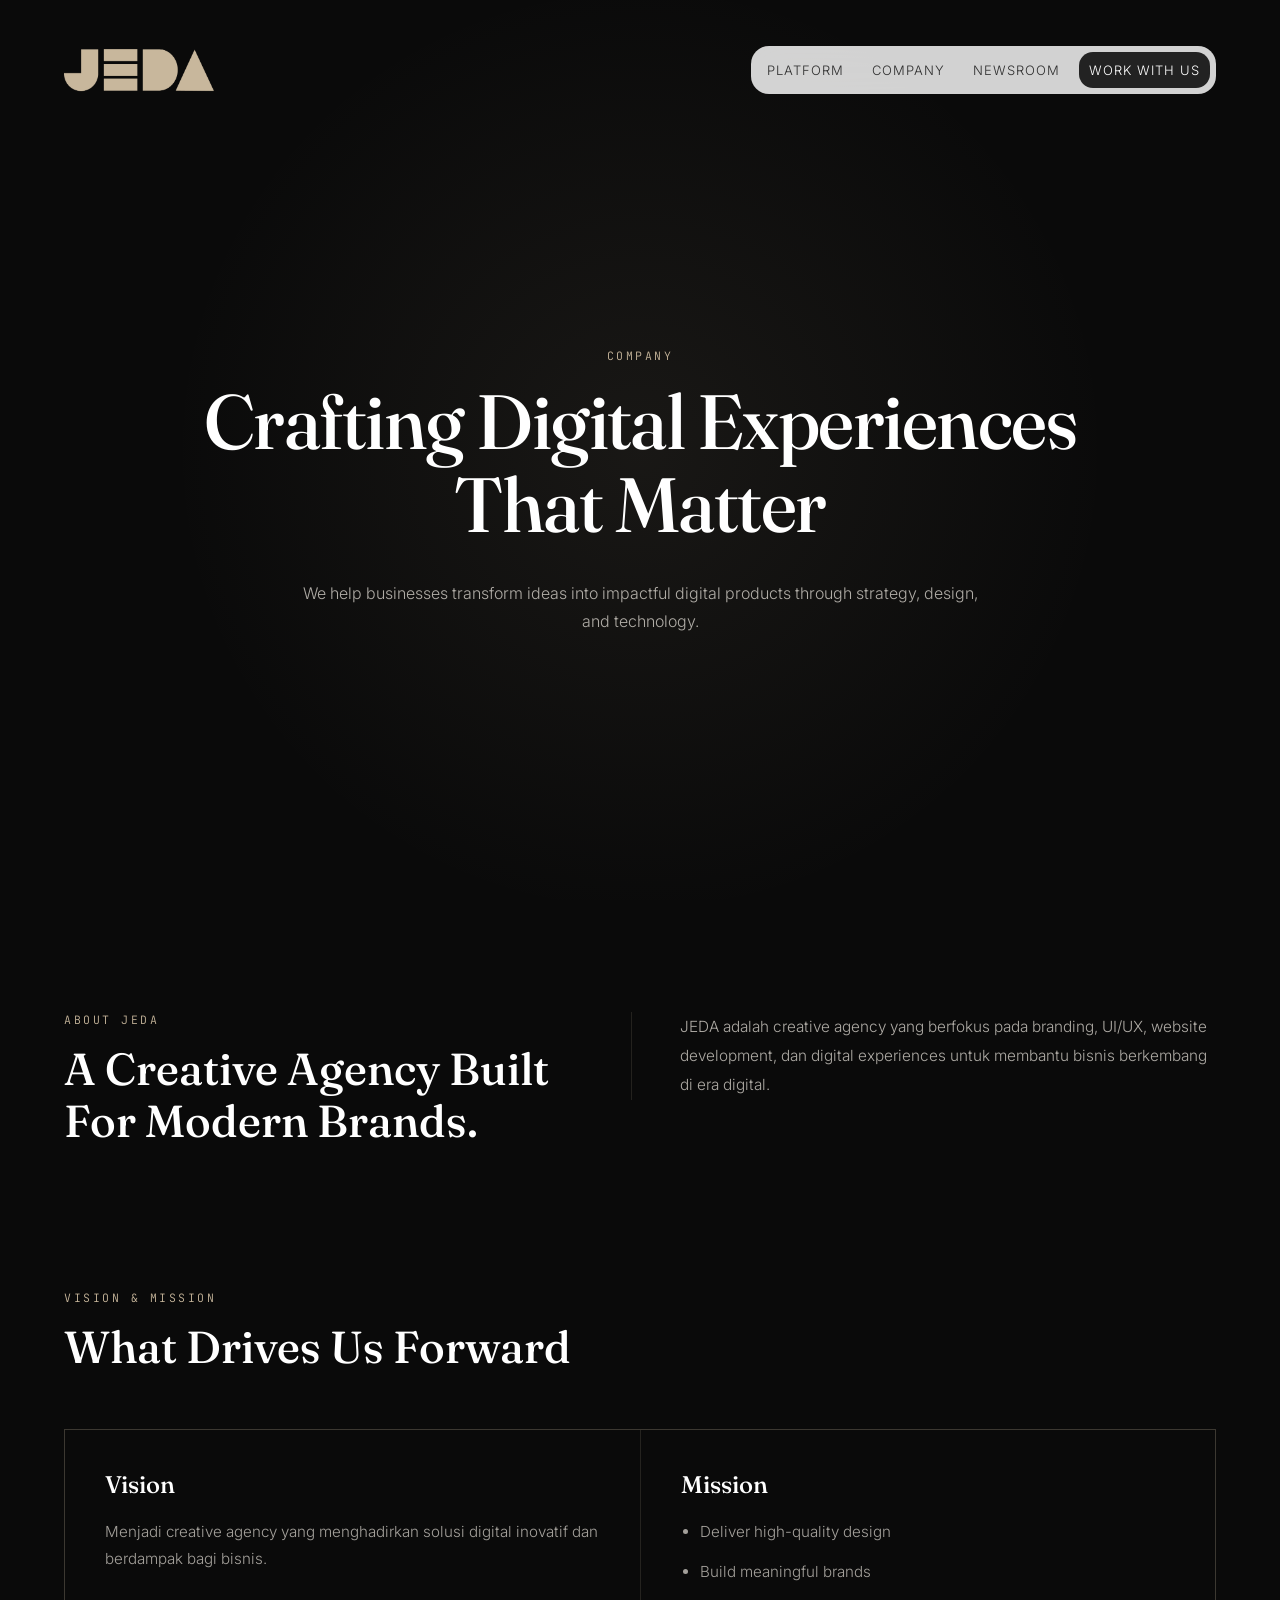
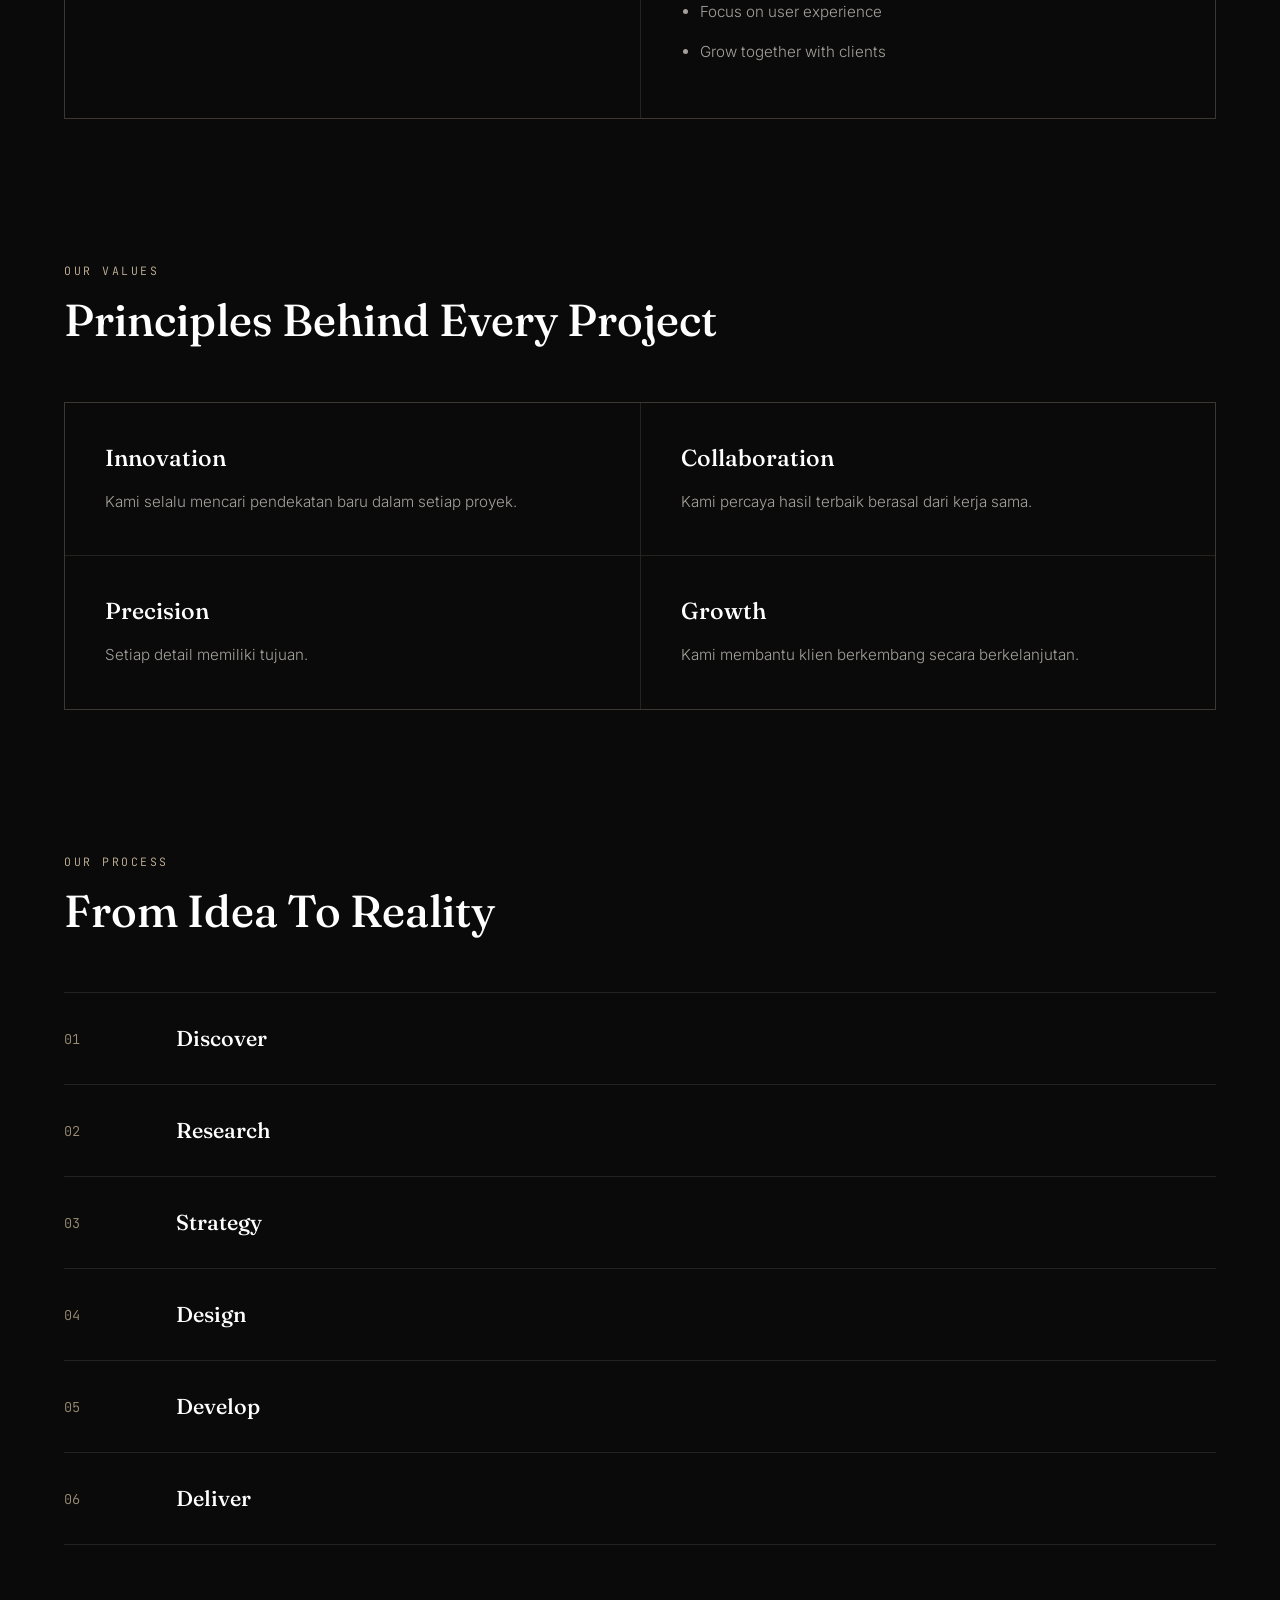
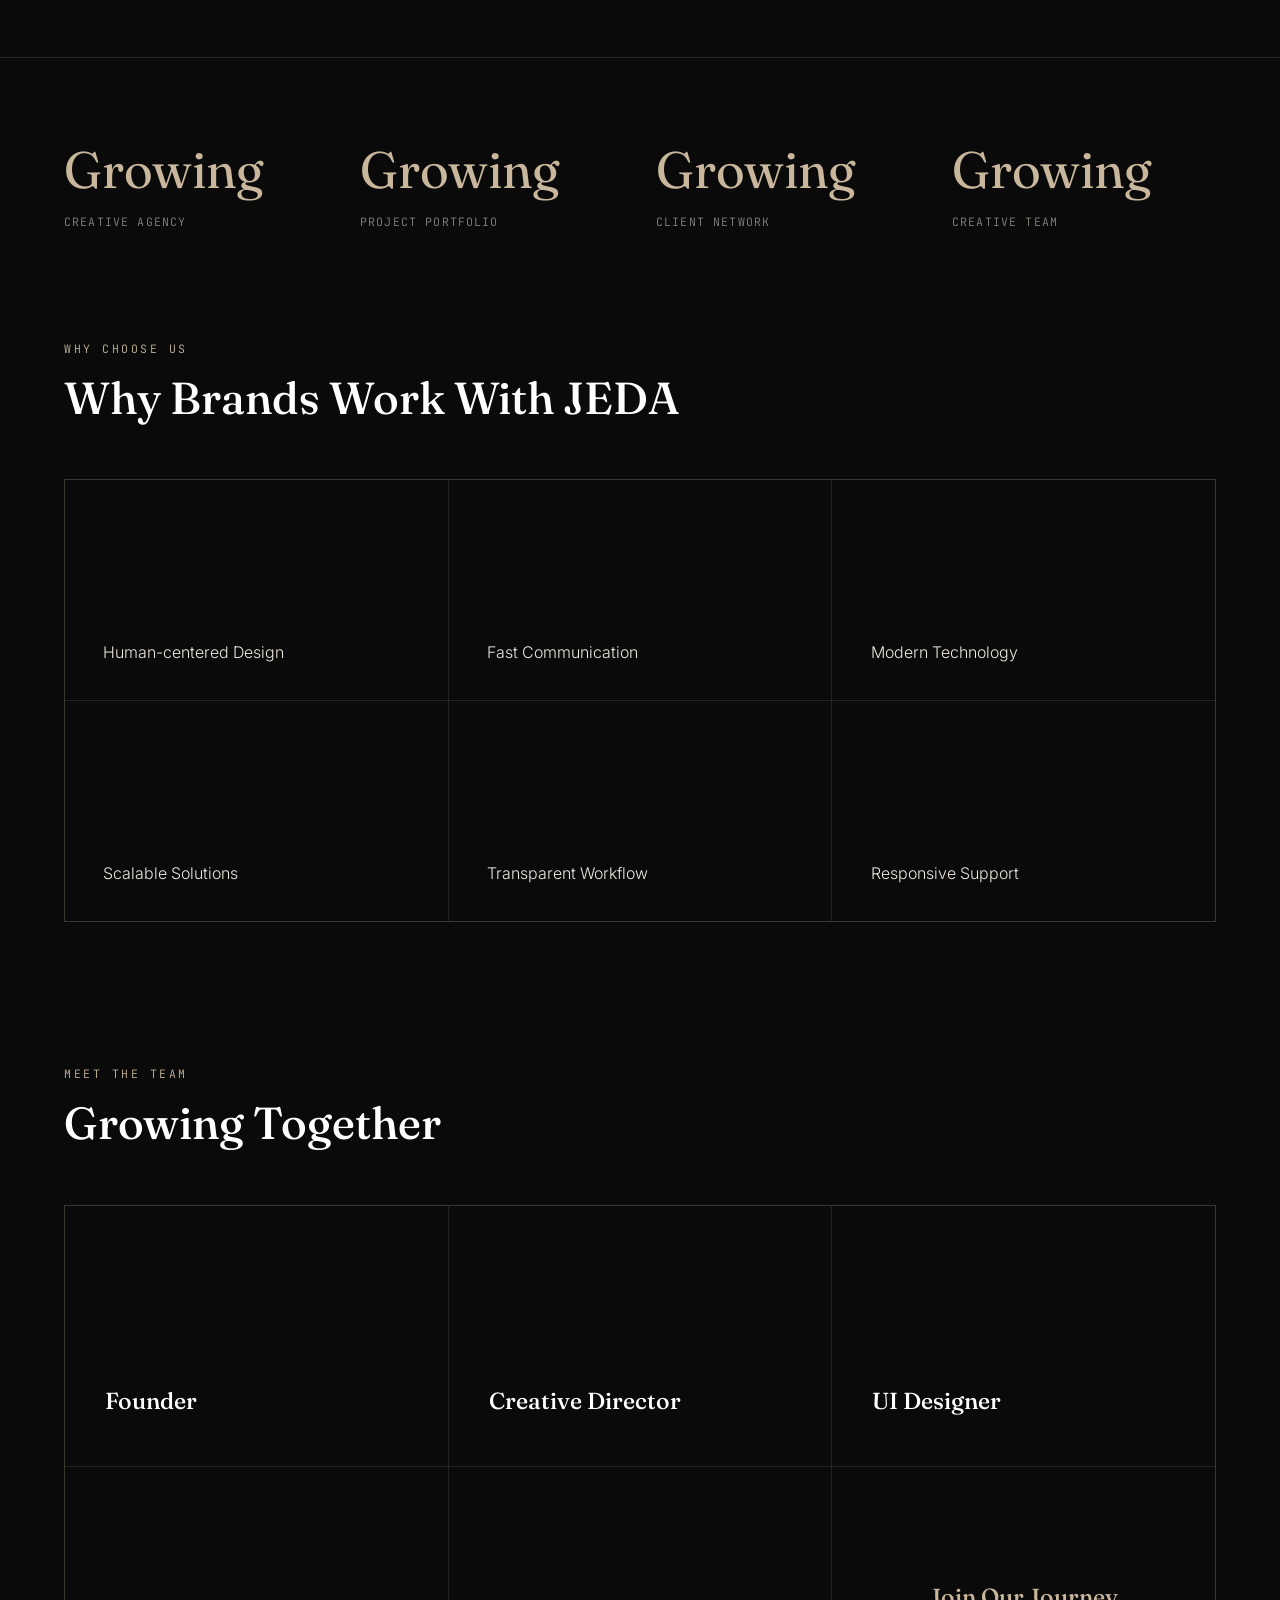
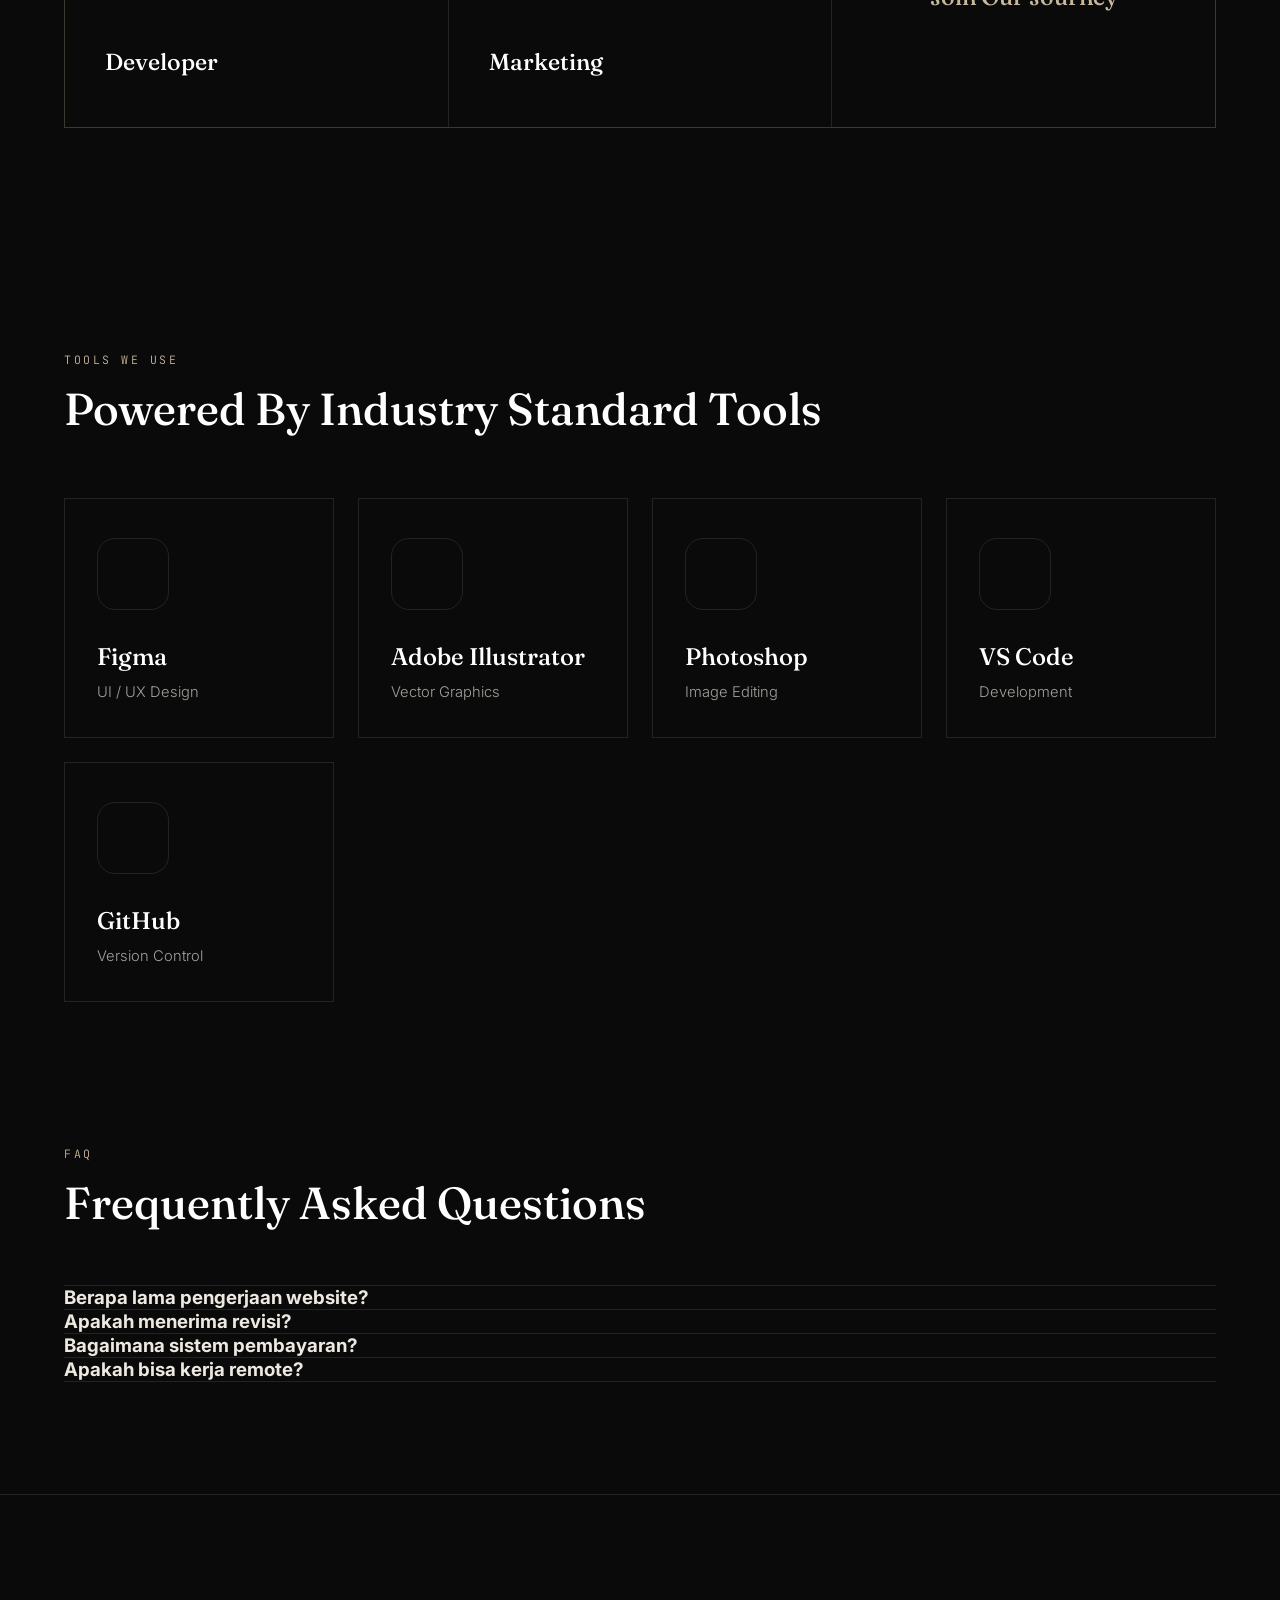
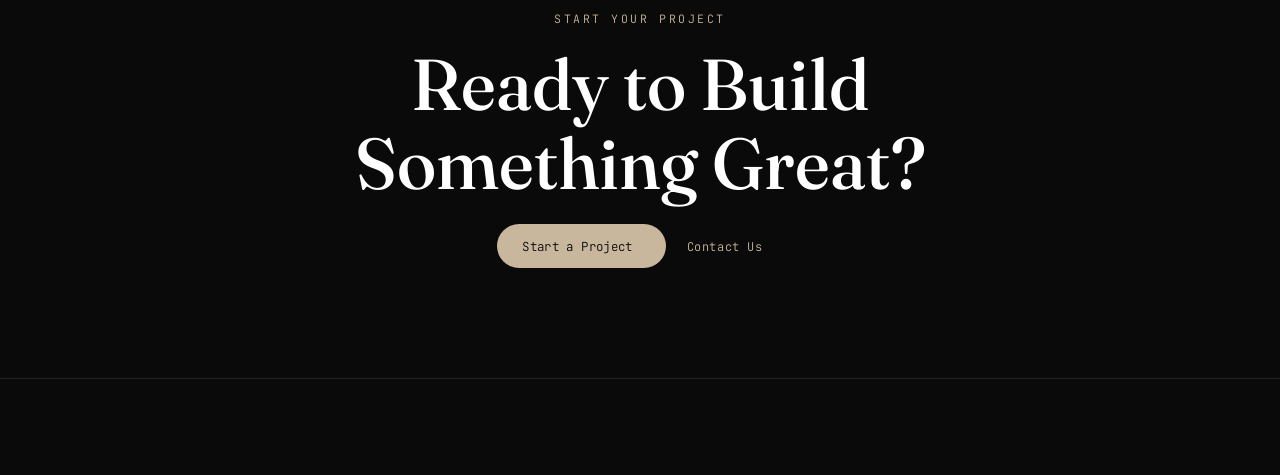
==== company.html @ c652c5da "perubahan format dan penambahan company" ====
<!DOCTYPE html>
<html lang="en">
<head>
    <meta charset="UTF-8">
    <meta name="viewport" content="width=device-width, initial-scale=1.0">

    <title>Company | JEDA Agency</title>

    <!-- Google Font -->
    <link rel="preconnect" href="https://fonts.googleapis.com">
    <link rel="preconnect" href="https://fonts.gstatic.com" crossorigin>

    <link href="https://fonts.googleapis.com/css2?family=Fraunces:wght@300;400;500;600&family=Inter:wght@300;400;500;600&family=JetBrains+Mono:wght@400;500&display=swap" rel="stylesheet">

    <link rel="stylesheet" href="css/style.css">
    <link rel="stylesheet" href="css/company.css">
</head>
<body>

<!-- ================= LOADER ================= -->

<div id="loader">
    <img src="assets/logo/logo-jeda.png" alt="">
</div>

<!-- ================= HEADER ================= -->

<header class="header">

    <div class="container">

        <a href="index.html" class="logo">
            <img src="assets/logo/logo-jeda.png" alt="">
        </a>

        <nav class="navbar">

            <ul>

                <li><a href="platform.html">Platform</a></li>

                <li><a href="company.html">Company</a></li>

                <li><a href="newsroom.html">Newsroom</a></li>

                <li>
                    <a href="#" class="btn-dark">
                        Work With Us
                    </a>
                </li>

            </ul>

        </nav>

    </div>

</header>

<!-- ====================================================== -->
<!-- HERO -->
<!-- ====================================================== -->

<section class="company-hero">

    <div class="company-hero-content">

        <span class="eyebrow">
            COMPANY
        </span>

        <h1>
            Crafting Digital Experiences That Matter
        </h1>

        <p>
            We help businesses transform ideas into impactful digital products through strategy, design, and technology.
        </p>

    </div>

</section>

<!-- ====================================================== -->
<!-- ABOUT -->
<!-- ====================================================== -->

<section class="about-company">

    <div class="section-title">

        <span>About JEDA</span>

        <h2>
            A Creative Agency Built For Modern Brands.
        </h2>

    </div>

    <div class="about-content">

        <p>

            JEDA adalah creative agency yang berfokus pada branding,
            UI/UX, website development, dan digital experiences
            untuk membantu bisnis berkembang di era digital.

        </p>

    </div>

</section>

<!-- ====================================================== -->
<!-- VISION MISSION -->
<!-- ====================================================== -->

<section class="vision-mission">

    <div class="section-title">

        <span>Vision & Mission</span>

        <h2>
            What Drives Us Forward
        </h2>

    </div>

    <div class="vm-grid">

        <div class="vm-card">

            <h3>Vision</h3>

            <p>

                Menjadi creative agency yang menghadirkan solusi digital inovatif
                dan berdampak bagi bisnis.

            </p>

        </div>

        <div class="vm-card">

            <h3>Mission</h3>

            <ul>

                <li>Deliver high-quality design</li>

                <li>Build meaningful brands</li>

                <li>Focus on user experience</li>

                <li>Grow together with clients</li>

            </ul>

        </div>

    </div>

</section>

<!-- ====================================================== -->
<!-- VALUES -->
<!-- ====================================================== -->

<section class="values">

    <div class="section-title">

        <span>Our Values</span>

        <h2>
            Principles Behind Every Project
        </h2>

    </div>

    <div class="values-grid">

        <div class="value-card">

            <h3>Innovation</h3>

            <p>
                Kami selalu mencari pendekatan baru dalam setiap proyek.
            </p>

        </div>

        <div class="value-card">

            <h3>Collaboration</h3>

            <p>
                Kami percaya hasil terbaik berasal dari kerja sama.
            </p>

        </div>

        <div class="value-card">

            <h3>Precision</h3>

            <p>
                Setiap detail memiliki tujuan.
            </p>

        </div>

        <div class="value-card">

            <h3>Growth</h3>

            <p>
                Kami membantu klien berkembang secara berkelanjutan.
            </p>

        </div>

    </div>

</section>

<!-- ====================================================== -->
<!-- PROCESS -->
<!-- ====================================================== -->

<section class="company-process">

    <div class="section-title">

        <span>Our Process</span>

        <h2>
            From Idea To Reality
        </h2>

    </div>

    <div class="timeline">

        <div class="step">

            <span>01</span>

            <h3>Discover</h3>

        </div>

        <div class="line"></div>

        <div class="step">

            <span>02</span>

            <h3>Research</h3>

        </div>

        <div class="line"></div>

        <div class="step">

            <span>03</span>

            <h3>Strategy</h3>

        </div>

        <div class="line"></div>

        <div class="step">

            <span>04</span>

            <h3>Design</h3>

        </div>

        <div class="line"></div>

        <div class="step">

            <span>05</span>

            <h3>Develop</h3>

        </div>

        <div class="line"></div>

        <div class="step">

            <span>06</span>

            <h3>Deliver</h3>

        </div>

    </div>

</section>

<!-- ====================================================== -->
<!-- NUMBERS -->
<!-- ====================================================== -->

<section class="numbers">

    <div class="number-card">

        <h2>Growing</h2>

        <span>Creative Agency</span>

    </div>

    <div class="number-card">

        <h2>Growing</h2>

        <span>Project Portfolio</span>

    </div>

    <div class="number-card">

        <h2>Growing</h2>

        <span>Client Network</span>

    </div>

    <div class="number-card">

        <h2>Growing</h2>

        <span>Creative Team</span>

    </div>

</section>

<!-- ====================================================== -->
<!-- WHY CHOOSE US -->
<!-- ====================================================== -->

<section class="why-us">

    <div class="section-title">

        <span>Why Choose Us</span>

        <h2>
            Why Brands Work With JEDA
        </h2>

    </div>

    <div class="why-grid">

        <div class="why-card">Human-centered Design</div>

        <div class="why-card">Fast Communication</div>

        <div class="why-card">Modern Technology</div>

        <div class="why-card">Scalable Solutions</div>

        <div class="why-card">Transparent Workflow</div>

        <div class="why-card">Responsive Support</div>

    </div>

</section>

<!-- ====================================================== -->
<!-- TEAM -->
<!-- ====================================================== -->

<section class="team">

    <div class="section-title">

        <span>Meet The Team</span>

        <h2>
            Growing Together
        </h2>

    </div>

    <div class="team-grid">

        <div class="team-card">

            <h3>Founder</h3>

        </div>

        <div class="team-card">

            <h3>Creative Director</h3>

        </div>

        <div class="team-card">

            <h3>UI Designer</h3>

        </div>

        <div class="team-card">

            <h3>Developer</h3>

        </div>

        <div class="team-card">

            <h3>Marketing</h3>

        </div>

        <div class="team-card join">

            <h3>Join Our Journey</h3>

        </div>

    </div>

</section>

<!-- ====================================================== -->
<!-- TOOLS -->
<!-- ====================================================== -->

<section class="tools">

    <div class="section-title">

        <span>Tools We Use</span>

        <h2>
            Powered By Industry Standard Tools
        </h2>

    </div>

<div class="tools-grid">

    <div class="tool-card">
        <span class="tool-icon"><i class="fa-brands fa-figma"></i></span>
        <h3>Figma</h3>
        <p>UI / UX Design</p>
    </div>

    <div class="tool-card">
        <span class="tool-icon"><i class="fa-solid fa-pen-ruler"></i></span>
        <h3>Adobe Illustrator</h3>
        <p>Vector Graphics</p>
    </div>

    <div class="tool-card">
        <span class="tool-icon"><i class="fa-solid fa-image"></i></span>
        <h3>Photoshop</h3>
        <p>Image Editing</p>
    </div>

    <div class="tool-card">
        <span class="tool-icon"><i class="fa-solid fa-code"></i></span>
        <h3>VS Code</h3>
        <p>Development</p>
    </div>

    <div class="tool-card">
        <span class="tool-icon"><i class="fa-brands fa-github"></i></span>
        <h3>GitHub</h3>
        <p>Version Control</p>
    </div>

    <div class="tool-card">
        <span class="tool-icon">&lt;/&gt;</span>
        <h3>HTML</h3>
        <p>Markup Language</p>
    </div>

    <div class="tool-card">
        <span class="tool-icon">{ }</span>
        <h3>CSS</h3>
        <p>Modern Styling</p>
    </div>

    <div class="tool-card">
        <span class="tool-icon">JS</span>
        <h3>JavaScript</h3>
        <p>Interactive Experience</p>
    </div>

</div>
</section>

<!-- ====================================================== -->
<!-- FAQ -->
<!-- ====================================================== -->

<section class="faq">

    <div class="section-title">

        <span>FAQ</span>

        <h2>
            Frequently Asked Questions
        </h2>

    </div>

    <div class="faq-list">

        <div class="faq-item">
            <h3>Berapa lama pengerjaan website?</h3>
        </div>

        <div class="faq-item">
            <h3>Apakah menerima revisi?</h3>
        </div>

        <div class="faq-item">
            <h3>Bagaimana sistem pembayaran?</h3>
        </div>

        <div class="faq-item">
            <h3>Apakah bisa kerja remote?</h3>
        </div>

    </div>

</section>

<!-- ====================================================== -->
<!-- CTA -->
<!-- ====================================================== -->

<section class="company-cta">

    <span class="eyebrow">
        START YOUR PROJECT
    </span>

    <h2>

        Ready to Build Something Great?

    </h2>

    <div class="cta-button">

        <a href="#" class="btn-solid">
            Start a Project
        </a>

        <a href="#" class="btn">
            Contact Us
        </a>

    </div>

</section>

<!-- ================= FOOTER ================= -->

<footer>

    <!-- Gunakan footer yang sama seperti index.html -->

</footer>

<script src="js/script.js"></script>
<script src="js/company.js"></script>

</body>
</html>
---- css/style.css ----
:root{
  --black:#0A0A0A;
  --black-soft:#131110;
  --black-card:#17140f;
  --white:#FFFFFF;
  --cream:#EDE8E0;
  --tan:#C8B79C;
  --tan-dim:#9c8d76;
  --line: rgba(200,183,156,0.14);
}
*{margin:0;padding:0;box-sizing:border-box;}
html{scroll-behavior:smooth;}
body{
  background:var(--black);
  color:var(--cream);
  font-family:'Inter',sans-serif;
  font-weight:300;
  overflow-x:hidden;
  cursor:default;
}
::selection{background:var(--tan);color:var(--black);}

#loader{
  position: fixed;
  inset: 0;
  background: #111;
  display: flex;
  justify-content: center;
  align-items: center;
  z-index: 99999;

  opacity: 1;
  visibility: visible;
  transition: opacity 0.6s ease, visibility 0.6s ease;
}

#loader.hide{
  opacity: 0;
  visibility: hidden;
  pointer-events: none;
}

#loader img{
  width: 140px;
  height: auto;
  animation: logoPulse 2s ease-in-out infinite;
}

.eyebrow{
  font-family:'JetBrains Mono',monospace;
  font-size:0.72rem;
  letter-spacing:0.22em;
  text-transform:uppercase;
  color:var(--tan);
}
em{
  font-family:'Fraunces',serif;
  font-style:italic;
  font-weight:400;
  color:var(--tan);
}
a{color:inherit;text-decoration:none;}
img,svg{display:block;}

/* grain overlay */
.grain{
  position:fixed;inset:0;
  z-index:200;
  pointer-events:none;
  opacity:0.05;
  mix-blend-mode:overlay;
}

/* NAV */
.header{
    width: 100%;
    height: 90px;
    display:flex;
    position:fixed;
    top:25px;
    left:0;
    right:0;
    justify-content:space-between;
    align-items:center;
    z-index:999;

    transition: all .3s ease;
}

.header.scrolled{
  background: rgba(15, 15, 15, 0.35);

  backdrop-filter: blur(20px);
  -webkit-backdrop-filter: blur(20px);

  border: 1px solid rgba(255, 255, 255, .08);

  box-shadow: 0 10px 40px rgba(0, 0, 0, .25);

  border-radius: 20px;
}

.container {
  width: 90%;
  max-width: 1500px;
  margin: auto;
  display: flex;
  justify-content: space-between;
  align-items: center;
}

.logo{

    display:flex;

    align-items:center;

    gap:12px;

    color:white;

    font-size:28px;

    font-weight:500;
} 

.logo img{
  width: 150px;
  height: auto;
  object-fit: contain;
  display: block;
}

.navbar{
    background:rgba(255,255,255,.82);
    backdrop-filter:blur(18px);
    border-radius:18px;
    padding:6px;
}

.navbar ul{
    display:flex;
    align-items:center;
    gap:8px;
    list-style:none;

}

.navbar a{

    display:block;

    padding:10px 10px;

    color:#2f2f2f;

    font-size:13px;

    text-transform:uppercase;

    letter-spacing:.08em;

    border-radius:14px;

    transition:.35s;

}

.navbar a:hover{

    background:rgba(0,0,0,.05);

}

.logo .mark{
  width:20px;height:20px;
  transition:transform 0.6s cubic-bezier(.2,.9,.2,1);
}
.logo:hover .mark{transform:rotate(135deg);}


.btn{
  font-family:'JetBrains Mono',monospace;
  font-size:0.75rem;
  letter-spacing:0.05em;
  color:var(--tan);
  padding:0.7rem 1.3rem;
  border-radius:100px;
  transition:all 0.35s ease;
  white-space:nowrap;
  display:inline-block;
}
.btn:hover{
  background:var(--tan);
  color:var(--black);
  border-color:var(--tan);
}
.menu-toggle{display:none;}

.btn-dark{

    background:#222;

    color:white !important;

    padding:10px 20px;

}

.btn-dark:hover{

    background:#000;

}

/* HERO */
.hero{
  position:relative;
  min-height:100vh;
  display:flex;
  flex-direction:column;
  justify-content:center;
  padding:10rem clamp(1.5rem,5vw,4rem) 4rem;
  overflow:hidden;
}
.spotlight{
  position:absolute;inset:0;
  pointer-events:none;
  background:radial-gradient(600px circle at var(--x,50%) var(--y,30%), rgba(200,183,156,0.10), transparent 60%);
  transition:background 0.15s ease-out;
  z-index:0;
}
.hero-inner{position:relative;z-index:1;max-width:1200px;}
.hero h1{
  font-family:'Fraunces',serif;
  font-weight:500;
  font-size:clamp(2.6rem,6.6vw,5.6rem);
  line-height:1.06;
  color:var(--white);
  max-width:16ch;
  letter-spacing:-0.01em;
  margin-top:1.4rem;
}
.hero-sub{
  display:flex;
  justify-content:space-between;
  align-items:flex-end;
  gap:3rem;
  margin-top:2.6rem;
  max-width:1200px;
  flex-wrap:wrap;
}
.hero-sub p{
  max-width:34ch;
  font-size:1rem;
  line-height:1.7;
  color:var(--cream);
  opacity:0.75;
}
.hero-cta{
  display:flex;gap:1rem;flex-shrink:0;
  align-items:center;
}

.btn-solid{
  font-family:'JetBrains Mono',monospace;
  font-size:0.78rem;
  background:var(--tan);
  color:var(--black);
  padding:0.85rem 1.6rem;
  border-radius:100px;
  letter-spacing:0.03em;
  transition:transform 0.3s ease, background 0.3s ease;
}
.btn-solid:hover{transform:translateY(-2px);background:var(--white);}
.scroll-cue{
  position:absolute;
  bottom:2.4rem;left:clamp(1.5rem,5vw,4rem);
  display:flex;align-items:center;gap:0.6rem;
  font-family:'JetBrains Mono',monospace;
  font-size:0.68rem;
  letter-spacing:0.15em;
  color:var(--tan-dim);
  z-index:1;
}
.scroll-cue .bar{
  width:1px;height:32px;
  background:linear-gradient(to bottom, var(--tan), transparent);
  animation:pulse 2s ease-in-out infinite;
}
@keyframes pulse{0%,100%{opacity:0.3;}50%{opacity:1;}}

/* MARQUEE */
.marquee-strip{
  border-top:1px solid var(--line);
  border-bottom:1px solid var(--line);
  padding:1.1rem 0;
  overflow:hidden;
  white-space:nowrap;
  background:var(--black-soft);
}
.marquee-track{
  display:inline-flex;
  animation:scroll 32s linear infinite;
}
.marquee-track span{
  font-family:'JetBrains Mono',monospace;
  font-size:0.82rem;
  letter-spacing:0.1em;
  color:var(--tan-dim);
  padding:0 2rem;
  display:flex;align-items:center;gap:2rem;
}
.marquee-track span::after{content:'✳';color:var(--tan);margin-left:2rem;}
@keyframes scroll{
  from{transform:translateX(0);}
  to{transform:translateX(-50%);}
}

/* SECTION SHELL */
section{
  padding:7rem clamp(1.5rem,5vw,4rem);
  max-width:1400px;
  margin:0 auto;
}
.section-head{
  display:flex;
  justify-content:space-between;
  align-items:flex-end;
  gap:2rem;
  margin-bottom:3.6rem;
  flex-wrap:wrap;
  border-bottom:1px solid var(--line);
  padding-bottom:1.8rem;
}
.section-head h2{
  font-family:'Fraunces',serif;
  font-weight:500;
  font-size:clamp(1.9rem,3.4vw,2.8rem);
  color:var(--white);
}
.section-head p{
  max-width:34ch;
  font-size:0.92rem;
  line-height:1.6;
  opacity:0.65;
}

/* SERVICES */
.services-grid{
  display:grid;
  grid-template-columns:repeat(4,1fr);
  gap:1px;
  background:var(--line);
  border:1px solid var(--line);
}
.service-card{
  background:var(--black);
  padding:2.4rem 2rem;
  transition:background 0.4s ease;
  position:relative;
}
.service-card:hover{background:var(--black-card);}
.service-letter{
  font-family:'Fraunces',serif;
  font-style:italic;
  font-size:2.2rem;
  color:var(--tan-dim);
  margin-bottom:1.6rem;
  display:block;
}
.service-card h3{
  font-family:'Fraunces',serif;
  font-weight:500;
  font-size:1.2rem;
  color:var(--white);
  margin-bottom:0.8rem;
}
.service-card p{
  font-size:0.88rem;
  line-height:1.65;
  opacity:0.62;
}

/* WORK */
.work-grid{
  display:grid;
  grid-template-columns:repeat(2,1fr);
  gap:1.6px;
}
.work-card{
  position:relative;
  aspect-ratio:4/3;
  overflow:hidden;
  background:var(--black-card);
  display:flex;
  align-items:flex-end;
  padding:1.8rem;
  isolation:isolate;
}
.work-card .tex{
  position:absolute;inset:0;
  background:
    radial-gradient(circle at 30% 20%, rgba(200,183,156,0.16), transparent 55%),
    linear-gradient(135deg, #1b1712, #0c0b09);
  transition:transform 0.7s cubic-bezier(.2,.9,.2,1);
  z-index:-1;
}
.work-card:hover .tex{transform:scale(1.06);}
.work-card .glyph{
  position:absolute;
  top:1.6rem;right:1.8rem;
  font-family:'Fraunces',serif;
  font-style:italic;
  font-size:4.2rem;
  color:rgba(200,183,156,0.14);
  z-index:-1;
}
.work-meta{
  display:flex;
  justify-content:space-between;
  align-items:flex-end;
  width:100%;
}
.work-meta h3{
  font-family:'Fraunces',serif;
  font-weight:500;
  font-size:1.3rem;
  color:var(--white);
}
.work-meta span{
  font-family:'JetBrains Mono',monospace;
  font-size:0.7rem;
  color:var(--tan);
  letter-spacing:0.05em;
}

/* PROCESS */
.process-list{
  display:flex;
  flex-direction:column;
}
.process-row{
  display:grid;
  grid-template-columns:80px 1fr 1.6fr;
  gap:2rem;
  align-items:center;
  padding:2rem 0;
  border-bottom:1px solid var(--line);
  transition:padding-left 0.4s ease;
}
.process-row:hover{padding-left:0.8rem;}
.process-row:first-child{border-top:1px solid var(--line);}
.process-num{
  font-family:'JetBrains Mono',monospace;
  color:var(--tan-dim);
  font-size:0.85rem;
}
.process-row h3{
  font-family:'Fraunces',serif;
  font-weight:500;
  font-size:1.3rem;
  color:var(--white);
}
.process-row p{
  font-size:0.9rem;
  line-height:1.6;
  opacity:0.62;
  max-width:48ch;
}

/* STATS */
.stats{
  display:grid;
  grid-template-columns:repeat(4,1fr);
  gap:2rem;
  padding-top:5rem;
  padding-bottom:5rem;
  border-top:1px solid var(--line);
}
.stat h4{
  font-family:'Fraunces',serif;
  font-size:clamp(2.2rem,4vw,3.2rem);
  color:var(--tan);
  font-weight:400;
}
.stat span{
  font-family:'JetBrains Mono',monospace;
  font-size:0.72rem;
  letter-spacing:0.1em;
  text-transform:uppercase;
  opacity:0.55;
}

/* QUOTE */
.quote{
  text-align:center;
  padding:6rem clamp(1.5rem,5vw,4rem);
}
.quote blockquote{
  font-family:'Fraunces',serif;
  font-style:italic;
  font-weight:400;
  font-size:clamp(1.6rem,3.4vw,2.6rem);
  line-height:1.4;
  color:var(--white);
  max-width:22ch;
  margin:0 auto 1.6rem;
}
.quote cite{
  font-family:'JetBrains Mono',monospace;
  font-style:normal;
  font-size:0.75rem;
  letter-spacing:0.1em;
  color:var(--tan-dim);
}

/* CTA FOOTER */
.cta-block{
  text-align:center;
  padding:7rem clamp(1.5rem,5vw,4rem);
  border-top:1px solid var(--line);
  border-bottom:1px solid var(--line);
}
.cta-block h2{
  font-family:'Fraunces',serif;
  font-weight:500;
  font-size:clamp(2.4rem,6vw,4.6rem);
  color:var(--white);
  line-height:1.1;
  max-width:16ch;
  margin:1rem auto 2.4rem;
}

footer{
  padding:3.5rem clamp(1.5rem,5vw,4rem) 2.5rem;
  display:flex;
  justify-content:space-between;
  align-items:flex-start;
  flex-wrap:wrap;
  gap:2rem;
}
.footer-col h5{
  font-family:'JetBrains Mono',monospace;
  font-size:0.68rem;
  letter-spacing:0.15em;
  text-transform:uppercase;
  color:var(--tan-dim);
  margin-bottom:1rem;
}
.footer-col p, .footer-col a{
  font-size:0.9rem;
  opacity:0.75;
  display:block;
  margin-bottom:0.4rem;
}
.footer-col a:hover{opacity:1;color:var(--tan);}
.footer-bottom{
  width:100%;
  display:flex;
  justify-content:space-between;
  padding-top:2.4rem;
  margin-top:1rem;
  border-top:1px solid var(--line);
  font-size:0.75rem;
  opacity:0.45;
  flex-wrap:wrap;
  gap:1rem;
}

@media (max-width:900px){
  .services-grid{grid-template-columns:repeat(2,1fr);}
  .work-grid{grid-template-columns:1fr;}
  .stats{grid-template-columns:repeat(2,1fr);row-gap:2.4rem;}
  .process-row{grid-template-columns:50px 1fr;}
  .process-row p{grid-column:1/-1;}
}
@media (max-width:700px){
  nav ul{display:none;}
  .services-grid{grid-template-columns:1fr;}
  .hero-sub{flex-direction:column;align-items:flex-start;}
}

@media (prefers-reduced-motion: reduce){
  *{animation:none !important; transition:none !important;}
}

@keyframes logoPulse{
  0%{
    opacity: 0.4;
    transform: scale(0.98);
  }

  50%{
    opacity: 1;
    transform: scale(1);
  }

  100%{
    opacity:0.4;
    transform:scale(0.98);
  }
}

:focus-visible{
  outline:2px solid var(--tan);
  outline-offset:3px;
}
---- css/company.css ----
/* =======================================================
   COMPANY PAGE
   Design System mengikuti style.css
======================================================= */


/* =======================================================
   HERO
======================================================= */

.company-hero{
    position:relative;
    min-height:100vh;
    display:flex;
    align-items:center;
    justify-content:center;
    text-align:center;
    padding:10rem clamp(1.5rem,5vw,4rem) 5rem;
    overflow:hidden;
}

.company-hero::before{
    content:"";
    position:absolute;
    inset:0;
    background:
        radial-gradient(circle at center,
        rgba(200,183,156,.08),
        transparent 60%);
    pointer-events:none;
}

.company-hero-content{
    position:relative;
    z-index:2;
    max-width:900px;
}

.company-hero .eyebrow{
    margin-bottom:18px;
    display:inline-block;
}

.company-hero h1{

    font-family:'Fraunces',serif;
    font-weight:500;
    font-size:clamp(2.8rem,6vw,5.5rem);
    line-height:1.08;
    color:var(--white);
    letter-spacing:-0.02em;
}

.company-hero p{

    margin:2rem auto 0;
    max-width:700px;
    color:var(--cream);
    opacity:.72;
    font-size:1rem;
    line-height:1.8;

}


/* =======================================================
   ABOUT
======================================================= */

.about-company{

    display:grid;
    grid-template-columns:1fr 1.2fr;
    gap:5rem;
    align-items:start;

}

.about-content{

    border-left:1px solid var(--line);
    padding-left:3rem;

}

.about-content p{

    color:var(--cream);
    opacity:.72;
    font-size:.96rem;
    line-height:1.9;
    margin-bottom:1.6rem;

}

.about-content p:last-child{

    margin-bottom:0;

}


/* =======================================================
   SECTION TITLE
======================================================= */

.section-title span{

    font-family:'JetBrains Mono',monospace;
    font-size:.72rem;
    letter-spacing:.22em;
    text-transform:uppercase;
    color:var(--tan);
    display:block;
    margin-bottom:1rem;

}

.section-title h2{

    font-family:'Fraunces',serif;
    font-weight:500;
    font-size:clamp(2rem,3.5vw,2.9rem);
    line-height:1.15;
    color:var(--white);

}


/* =======================================================
   VISION & MISSION
======================================================= */

.vision-mission{

    padding-top:2rem;

}

.vm-grid{

    margin-top:3.5rem;
    display:grid;
    grid-template-columns:repeat(2,1fr);
    gap:1px;
    background:var(--line);
    border:1px solid var(--line);

}

.vm-card{

    background:var(--black);
    padding:2.5rem;
    transition:.35s ease;

}

.vm-card:hover{

    background:var(--black-card);

}

.vm-card h3{

    font-family:'Fraunces',serif;
    font-weight:500;
    font-size:1.5rem;
    color:var(--white);
    margin-bottom:1.2rem;

}

.vm-card p{

    color:var(--cream);
    opacity:.68;
    line-height:1.8;
    font-size:.95rem;

}

.vm-card ul{

    margin-top:1rem;
    padding-left:1.2rem;

}

.vm-card li{

    margin:.8rem 0;
    color:var(--cream);
    opacity:.68;
    line-height:1.8;
    font-size:.95rem;

}


/* =======================================================
   VALUES
======================================================= */

.values{

    padding-top:2rem;

}

.values-grid{

    margin-top:3.5rem;

    display:grid;
    grid-template-columns:repeat(2,1fr);

    gap:1px;

    background:var(--line);

    border:1px solid var(--line);

}

.value-card{

    background:var(--black);

    padding:2.5rem;

    transition:.35s ease;

}

.value-card:hover{

    background:var(--black-card);

}

.value-card h3{

    font-family:'Fraunces',serif;

    font-weight:500;

    font-size:1.45rem;

    color:var(--white);

    margin-bottom:1rem;

}

.value-card p{

    color:var(--cream);

    opacity:.68;

    line-height:1.8;

    font-size:.95rem;

}


/* =======================================================
   RESPONSIVE
======================================================= */

@media (max-width:900px){

    .about-company{

        grid-template-columns:1fr;
        gap:3rem;

    }

    .about-content{

        border-left:none;
        border-top:1px solid var(--line);
        padding-left:0;
        padding-top:2rem;

    }

    .vm-grid{

        grid-template-columns:1fr;

    }

    .values-grid{

        grid-template-columns:1fr;

    }

}

@media (max-width:700px){

    .company-hero{

        padding:9rem 1.5rem 4rem;

    }

    .company-hero h1{

        font-size:clamp(2.4rem,9vw,3.8rem);

    }

    .company-hero p{

        font-size:.95rem;

    }

    .vm-card,
    .value-card{

        padding:2rem;

    }

}

/* =======================================================
   PROCESS
======================================================= */

.company-process{
    padding-top:2rem;
}

.timeline{
    margin-top:3.5rem;
    display:flex;
    flex-direction:column;
    border-top:1px solid var(--line);
}

.step{
    display:grid;
    grid-template-columns:80px 1fr 1.6fr;
    gap:2rem;
    align-items:center;
    padding:2rem 0;
    border-bottom:1px solid var(--line);
    transition:padding-left .35s ease;
}

.step:hover{
    padding-left:.8rem;
}

.step span{
    font-family:'JetBrains Mono',monospace;
    font-size:.85rem;
    color:var(--tan-dim);
}

.step h3{
    font-family:'Fraunces',serif;
    font-weight:500;
    font-size:1.35rem;
    color:var(--white);
}

.step p{
    font-size:.92rem;
    line-height:1.7;
    color:var(--cream);
    opacity:.68;
}

.line{
    display:none;
}


/* =======================================================
   NUMBERS
======================================================= */

.numbers{

    display:grid;
    grid-template-columns:repeat(4,1fr);
    gap:2rem;

    padding-top:5rem;
    padding-bottom:5rem;

    border-top:1px solid var(--line);

}

.number-card{

    text-align:left;

}

.number-card h2{

    font-family:'Fraunces',serif;
    font-weight:400;
    font-size:clamp(2.3rem,4vw,3.2rem);

    color:var(--tan);

    margin-bottom:.8rem;

}

.number-card span{

    display:block;

    font-family:'JetBrains Mono',monospace;

    font-size:.72rem;

    letter-spacing:.1em;

    text-transform:uppercase;

    color:var(--cream);

    opacity:.55;

}


/* =======================================================
   WHY CHOOSE US
======================================================= */

.why-us{
    padding-top:2rem;
}

.why-grid{

    margin-top:3.5rem;

    display:grid;

    grid-template-columns:repeat(3,1fr);

    gap:1px;

    background:var(--line);

    border:1px solid var(--line);

}

.why-card{

    background:var(--black);

    padding:2.4rem;

    min-height:220px;

    display:flex;

    flex-direction:column;

    justify-content:flex-end;

    transition:.35s ease;

}

.why-card:hover{

    background:var(--black-card);

}

.why-card h3{

    font-family:'Fraunces',serif;

    font-weight:500;

    font-size:1.35rem;

    color:var(--white);

    margin-bottom:1rem;

}

.why-card p{

    color:var(--cream);

    opacity:.68;

    line-height:1.8;

    font-size:.92rem;

}


/* =======================================================
   TEAM
======================================================= */

.team{

    padding-top:2rem;

}

.team-grid{

    margin-top:3.5rem;

    display:grid;

    grid-template-columns:repeat(3,1fr);

    gap:1px;

    background:var(--line);

    border:1px solid var(--line);

}

.team-card{

    background:var(--black);

    padding:2.5rem;

    min-height:260px;

    display:flex;

    flex-direction:column;

    justify-content:flex-end;

    transition:.35s ease;

}

.team-card:hover{

    background:var(--black-card);

}

.team-card h3{

    font-family:'Fraunces',serif;

    font-weight:500;

    font-size:1.45rem;

    color:var(--white);

    margin-bottom:.7rem;

}

.team-card p{

    color:var(--cream);

    opacity:.68;

    line-height:1.7;

    font-size:.92rem;

}

.team-card.join{

    justify-content:center;

    align-items:center;

    text-align:center;

}

.team-card.join h3{

    color:var(--tan);

    margin-bottom:0;

}


/* =======================================================
   RESPONSIVE
======================================================= */

@media (max-width:900px){

    .step{

        grid-template-columns:60px 1fr;

    }

    .step p{

        grid-column:1/-1;

    }

    .numbers{

        grid-template-columns:repeat(2,1fr);

        row-gap:2.5rem;

    }

    .why-grid{

        grid-template-columns:1fr;

    }

    .team-grid{

        grid-template-columns:1fr;

    }

}

@media (max-width:700px){

    .step{

        grid-template-columns:1fr;

        gap:.8rem;

    }

    .step span{

        margin-bottom:.5rem;

    }

    .numbers{

        grid-template-columns:1fr;

    }

    .why-card,

    .team-card{

        padding:2rem;

    }

}
/* =======================================================
   TOOLS WE USE
======================================================= */

.tools{
    position:relative;
}

.tools-grid{

    margin-top:4rem;

    display:grid;

    grid-template-columns:repeat(auto-fit,minmax(240px,1fr));

    gap:1.5rem;

}

.tool-card{

    position:relative;

    background:var(--black);

    border:1px solid var(--line);

    min-height:240px;

    padding:2rem;

    display:flex;

    flex-direction:column;

    justify-content:flex-end;

    overflow:hidden;

    transition:
        transform .45s ease,
        border-color .45s ease,
        background .45s ease,
        box-shadow .45s ease;

}

.tool-card::before{

    content:"";

    position:absolute;

    width:220px;

    height:220px;

    border-radius:50%;

    top:-120px;

    right:-120px;

    background:radial-gradient(
        circle,
        rgba(200,183,156,.10),
        transparent 70%
    );

    opacity:0;

    transition:.45s;

}

.tool-card::after{

    content:"↗";

    position:absolute;

    top:28px;

    right:28px;

    font-size:1rem;

    color:var(--tan);

    opacity:0;

    transform:translate(-10px,10px);

    transition:.35s;

}

.tool-card:hover{

    transform:translateY(-10px);

    background:var(--black-card);

    border-color:rgba(200,183,156,.35);

    box-shadow:0 18px 40px rgba(0,0,0,.25);

}

.tool-card:hover::before{

    opacity:1;

}

.tool-card:hover::after{

    opacity:1;

    transform:none;

}

.tool-icon{

    width:72px;

    height:72px;

    display:flex;

    align-items:center;

    justify-content:center;

    margin-bottom:2rem;

    border:1px solid var(--line);

    border-radius:18px;

    color:var(--tan);

    font-size:2rem;

    transition:.45s;

}

.tool-card:hover .tool-icon{

    transform:scale(1.08) rotate(-6deg);

    border-color:rgba(200,183,156,.4);

    background:rgba(200,183,156,.05);

}

.tool-card h3{

    font-family:'Fraunces',serif;

    font-size:1.5rem;

    font-weight:500;

    color:var(--white);

    margin-bottom:.6rem;

}

.tool-card p{

    color:var(--cream);

    opacity:.68;

    line-height:1.7;

    font-size:.92rem;

}


/* reveal animation */

.tool-card{

    opacity:0;

    transform:translateY(40px);

}

.tool-card.show{

    opacity:1;

    transform:translateY(0);

}


/* responsive */

@media(max-width:900px){

    .tools-grid{

        grid-template-columns:repeat(2,1fr);

    }

}

@media(max-width:650px){

    .tools-grid{

        grid-template-columns:1fr;

    }

}

/* =======================================================
   FAQ
======================================================= */

.faq{

    padding-top:2rem;

}

.faq-list{

    margin-top:3.5rem;

    border-top:1px solid var(--line);

}

.faq-item{

    border-bottom:1px solid var(--line);

}

.faq-question{

    width:100%;

    display:flex;

    justify-content:space-between;

    align-items:center;

    padding:1.8rem 0;

    background:none;

    border:none;

    color:var(--white);

    cursor:pointer;

    font-family:'Fraunces',serif;

    font-size:1.3rem;

    text-align:left;

    transition:.3s;

}

.faq-question:hover{

    color:var(--tan);

}

.faq-question span{

    font-family:'JetBrains Mono',monospace;

    color:var(--tan);

    font-size:1.2rem;

}

.faq-answer{

    max-height:0;

    overflow:hidden;

    transition:max-height .4s ease;

}

.faq-answer p{

    padding:0 0 1.8rem;

    color:var(--cream);

    opacity:.7;

    line-height:1.8;

    max-width:70ch;

}


/* Active */

.faq-item.active .faq-answer{

    max-height:400px;

}

.faq-item.active .faq-question{

    color:var(--tan);

}


/* =======================================================
   START YOUR JOURNEY
======================================================= */

.company-cta{

    text-align:center;

    padding:7rem clamp(1.5rem,5vw,4rem);

    border-top:1px solid var(--line);

    border-bottom:1px solid var(--line);

}

.company-cta .eyebrow{

    display:inline-block;

    margin-bottom:1.2rem;

}

.company-cta h2{

    font-family:'Fraunces',serif;

    font-weight:500;

    font-size:clamp(2.5rem,6vw,4.5rem);

    color:var(--white);

    line-height:1.1;

    max-width:14ch;

    margin:0 auto 1.5rem;

}

.company-cta p{

    max-width:650px;

    margin:0 auto 2.5rem;

    color:var(--cream);

    opacity:.72;

    line-height:1.8;

}

.company-cta .cta-buttons{

    display:flex;

    justify-content:center;

    align-items:center;

    gap:1rem;

    flex-wrap:wrap;

}


/* =======================================================
   RESPONSIVE
======================================================= */

@media (max-width:900px){

    .tools-grid{

        grid-template-columns:repeat(2,1fr);

    }

}

@media (max-width:700px){

    .tools-grid{

        grid-template-columns:1fr;

    }

    .faq-question{

        font-size:1.1rem;

    }

    .company-cta{

        padding:5rem 1.5rem;

    }

    .company-cta h2{

        font-size:clamp(2.2rem,10vw,3.5rem);

    }

}
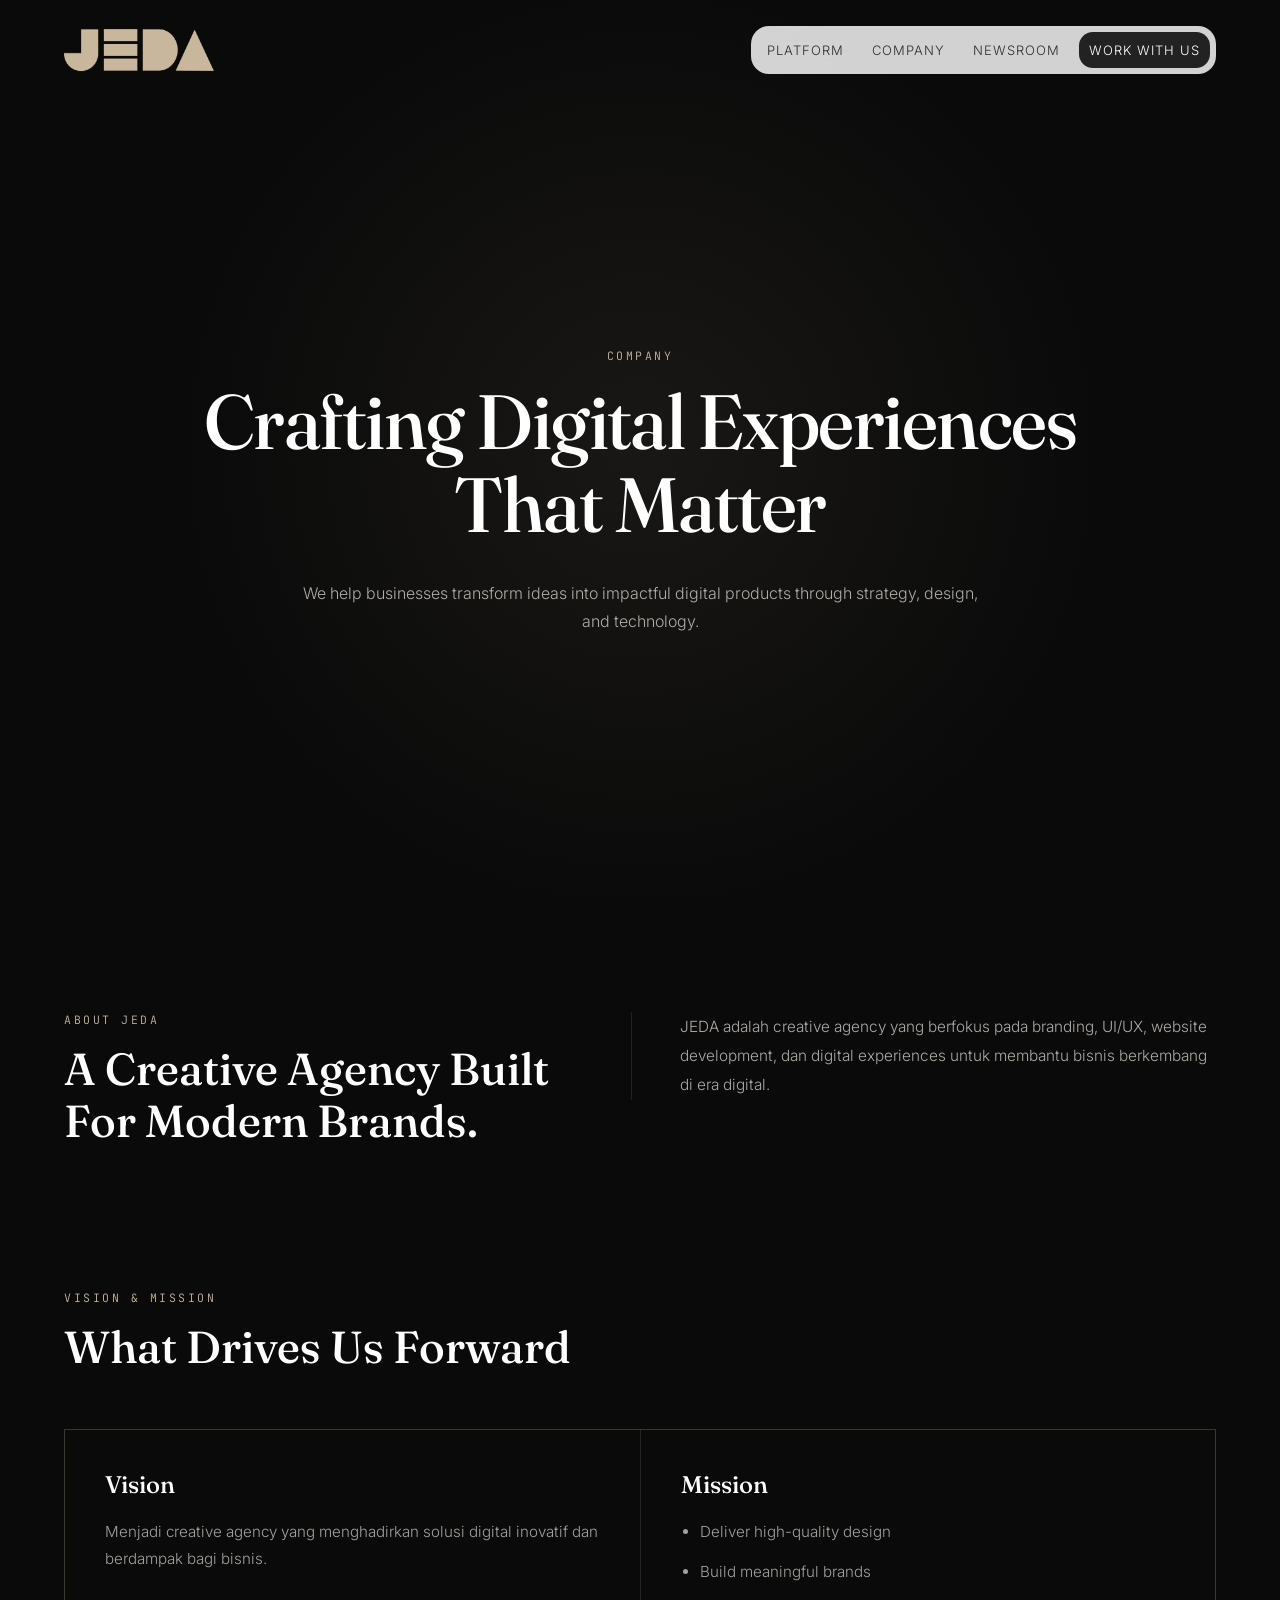
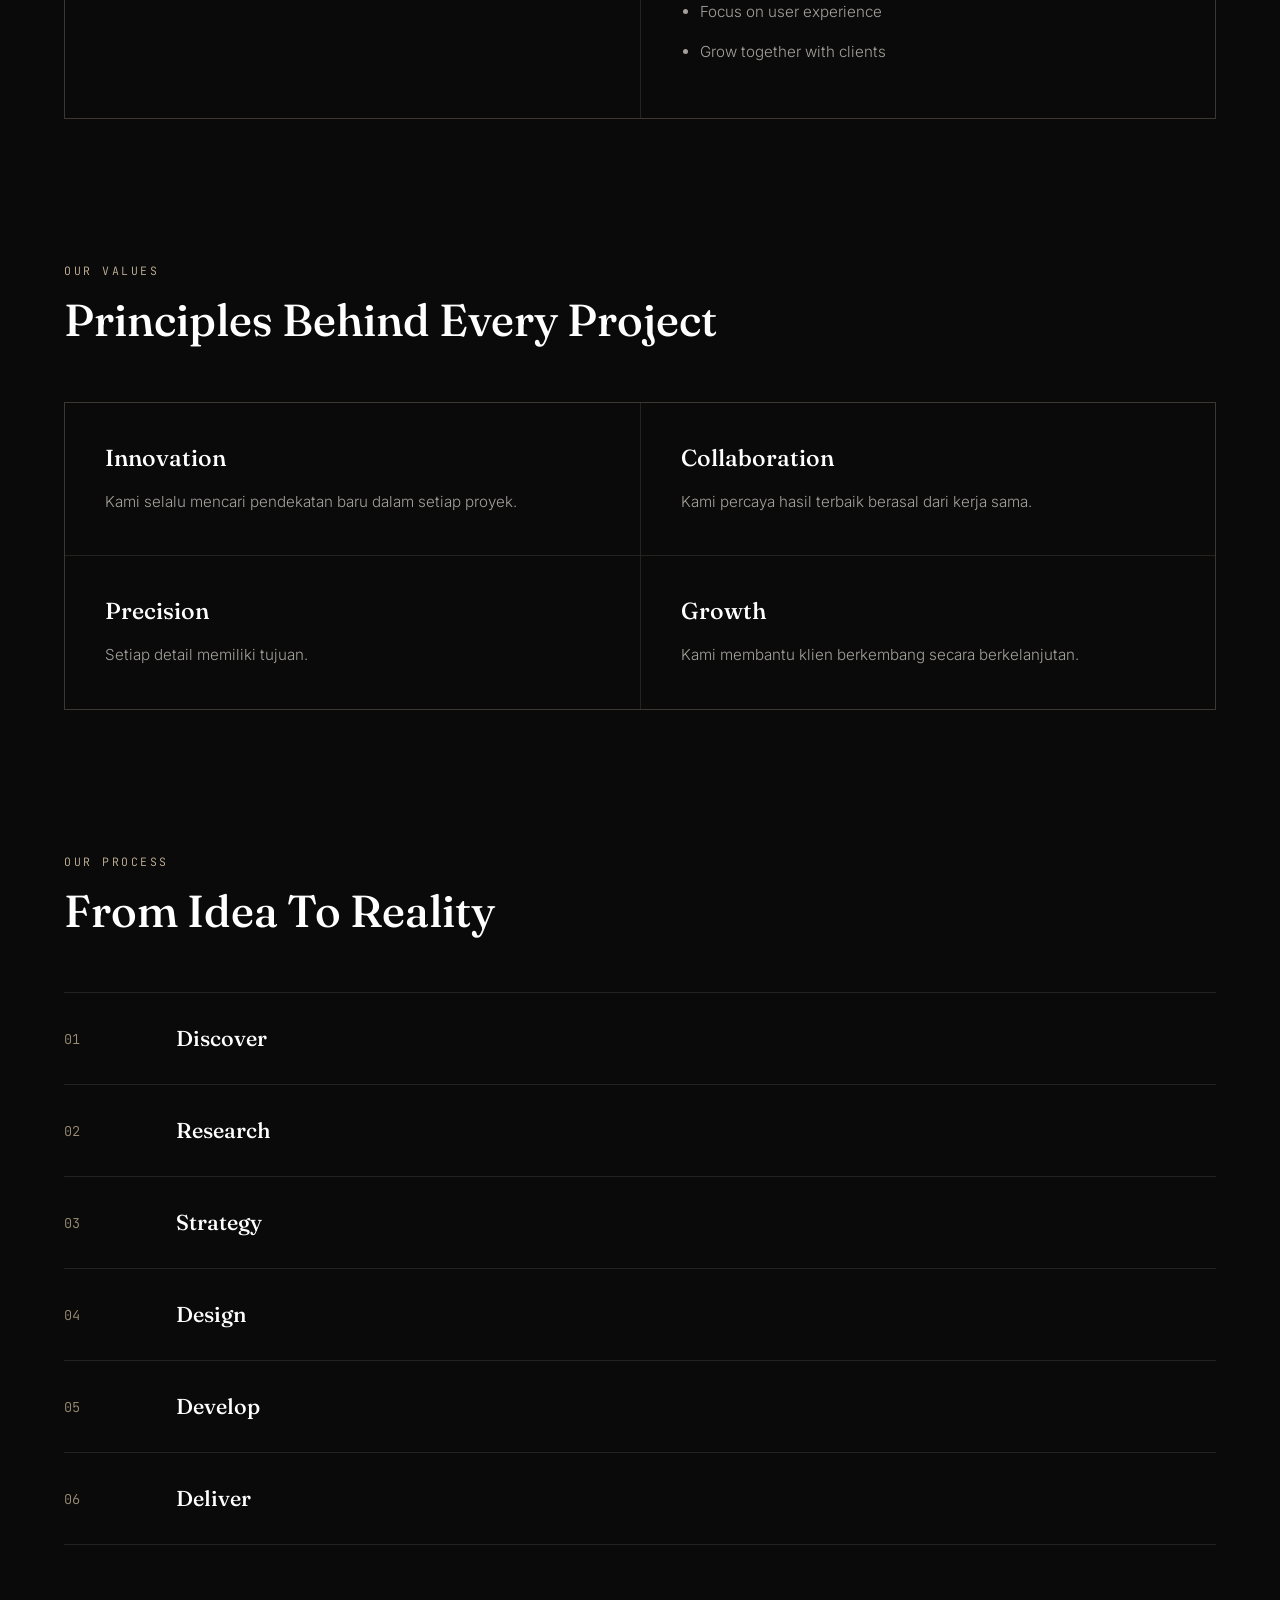
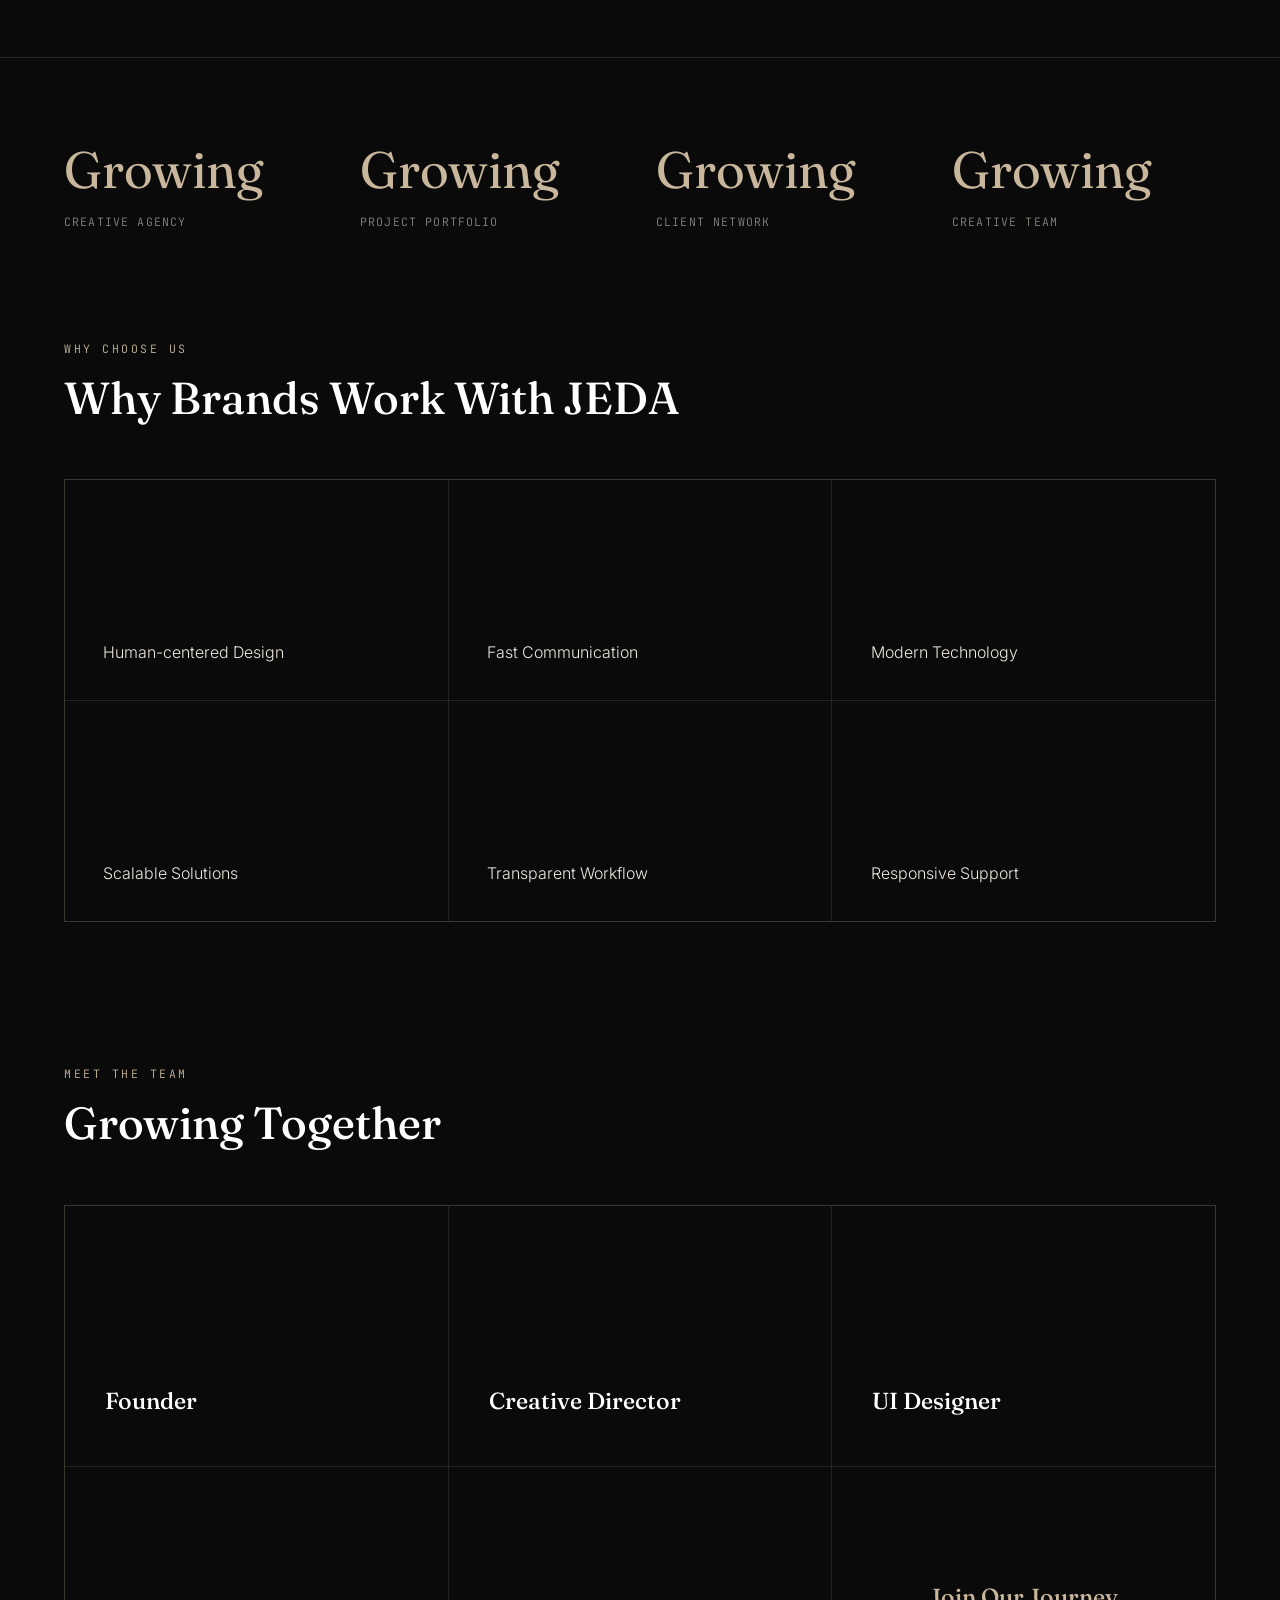
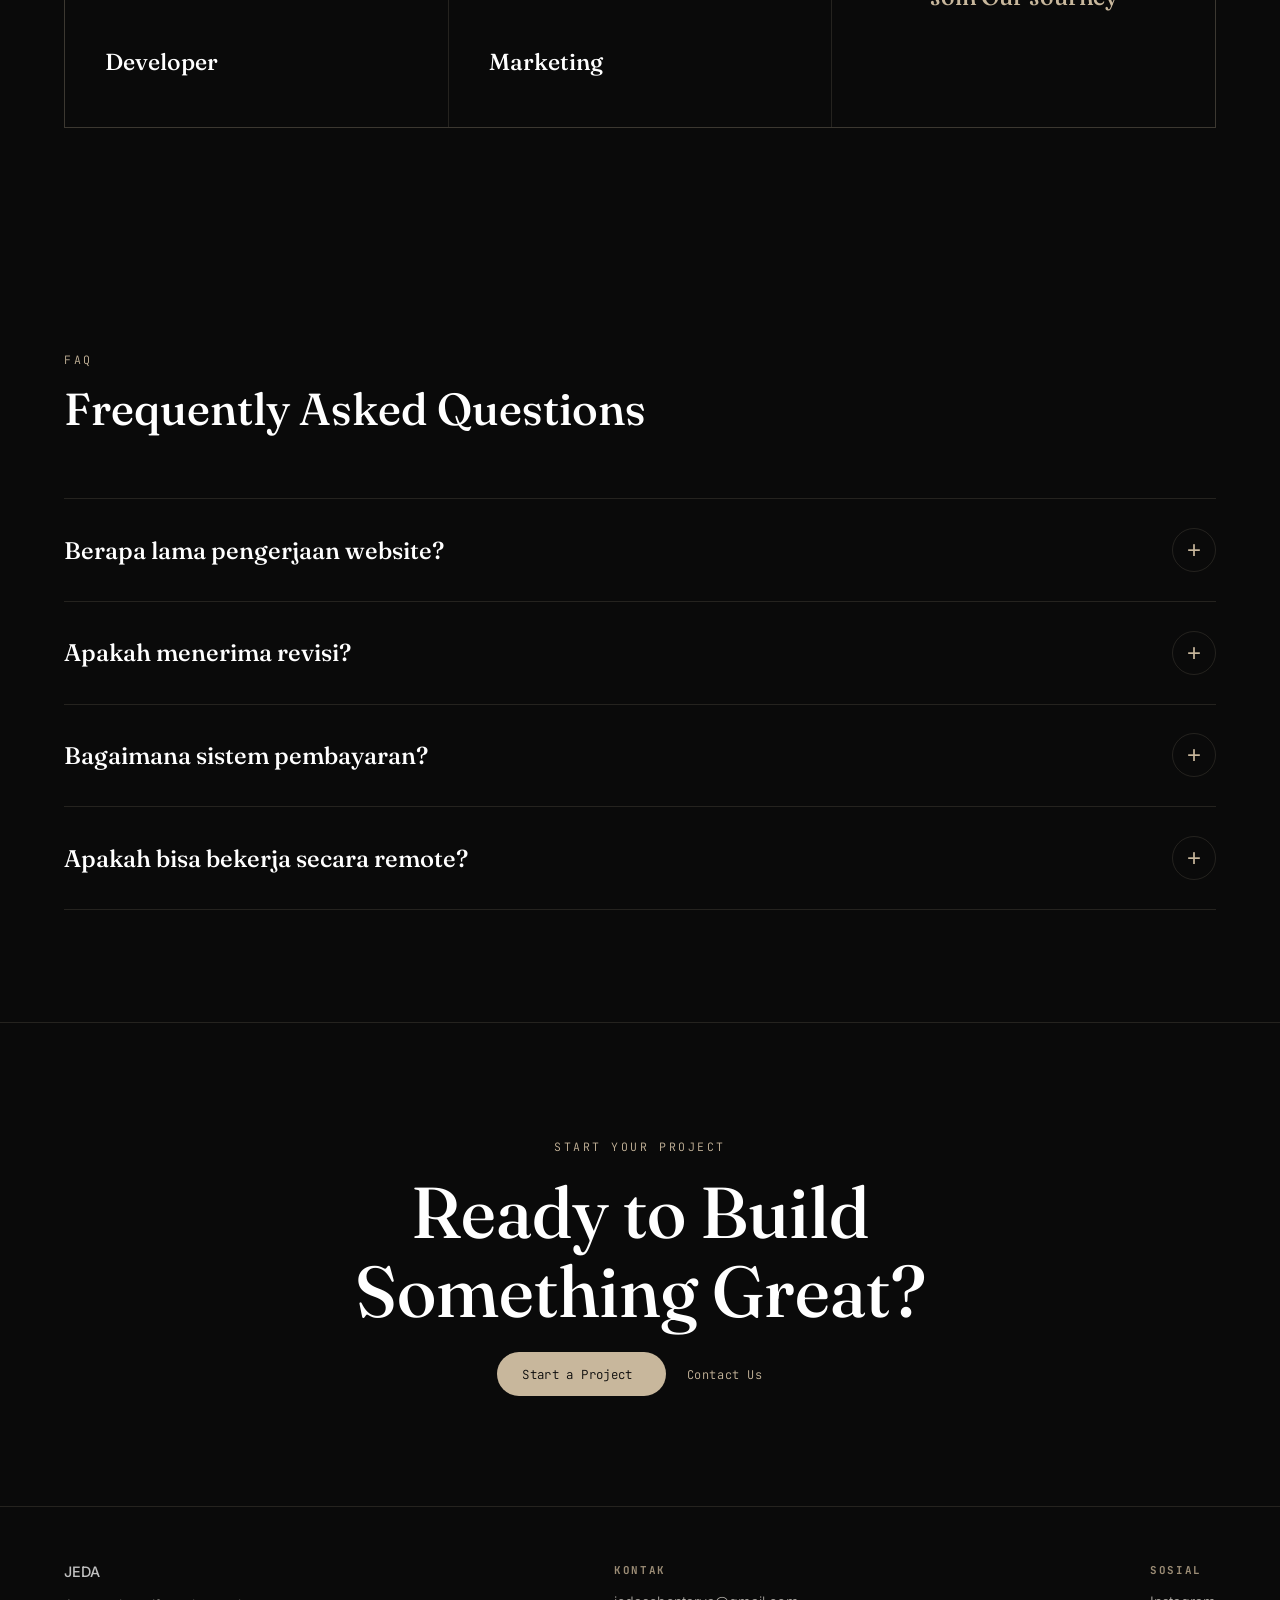
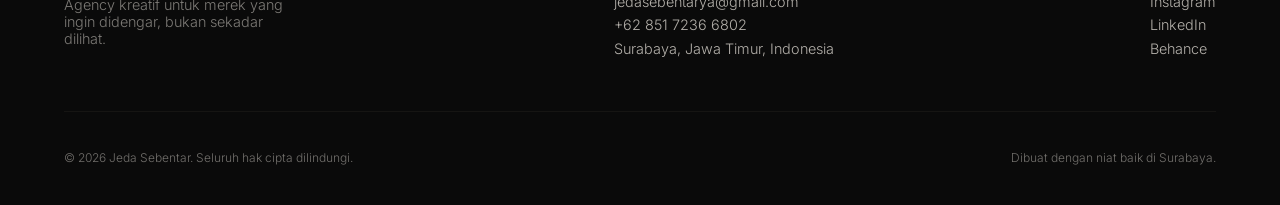
==== commit bed09d34: "perubahan beberapa komponen" ====
--- a/company.html
+++ b/company.html
@@ -442,103 +442,104 @@
 <!-- TOOLS -->
 <!-- ====================================================== -->
 
-<section class="tools">
+<!-- ====================================================== -->
+<!-- FAQ -->
+<!-- ====================================================== -->
+
+<section class="faq">
 
     <div class="section-title">
-
-        <span>Tools We Use</span>
-
-        <h2>
-            Powered By Industry Standard Tools
-        </h2>
-
-    </div>
-
-<div class="tools-grid">
-
-    <div class="tool-card">
-        <span class="tool-icon"><i class="fa-brands fa-figma"></i></span>
-        <h3>Figma</h3>
-        <p>UI / UX Design</p>
-    </div>
-
-    <div class="tool-card">
-        <span class="tool-icon"><i class="fa-solid fa-pen-ruler"></i></span>
-        <h3>Adobe Illustrator</h3>
-        <p>Vector Graphics</p>
-    </div>
-
-    <div class="tool-card">
-        <span class="tool-icon"><i class="fa-solid fa-image"></i></span>
-        <h3>Photoshop</h3>
-        <p>Image Editing</p>
-    </div>
-
-    <div class="tool-card">
-        <span class="tool-icon"><i class="fa-solid fa-code"></i></span>
-        <h3>VS Code</h3>
-        <p>Development</p>
-    </div>
-
-    <div class="tool-card">
-        <span class="tool-icon"><i class="fa-brands fa-github"></i></span>
-        <h3>GitHub</h3>
-        <p>Version Control</p>
-    </div>
-
-    <div class="tool-card">
-        <span class="tool-icon">&lt;/&gt;</span>
-        <h3>HTML</h3>
-        <p>Markup Language</p>
-    </div>
-
-    <div class="tool-card">
-        <span class="tool-icon">{ }</span>
-        <h3>CSS</h3>
-        <p>Modern Styling</p>
-    </div>
-
-    <div class="tool-card">
-        <span class="tool-icon">JS</span>
-        <h3>JavaScript</h3>
-        <p>Interactive Experience</p>
-    </div>
-
-</div>
-</section>
-
-<!-- ====================================================== -->
-<!-- FAQ -->
-<!-- ====================================================== -->
-
-<section class="faq">
-
-    <div class="section-title">
-
         <span>FAQ</span>
-
-        <h2>
-            Frequently Asked Questions
-        </h2>
-
+        <h2>Frequently Asked Questions</h2>
     </div>
 
     <div class="faq-list">
 
         <div class="faq-item">
-            <h3>Berapa lama pengerjaan website?</h3>
+
+            <button class="faq-question">
+
+                <span>Berapa lama pengerjaan website?</span>
+
+                <i class="faq-icon">+</i>
+
+            </button>
+
+            <div class="faq-answer">
+
+                <p>
+                    Rata-rata pengerjaan website membutuhkan waktu sekitar
+                    <strong>2–4 minggu</strong>, tergantung kompleksitas
+                    fitur dan kebutuhan proyek.
+                </p>
+
+            </div>
+
         </div>
 
         <div class="faq-item">
-            <h3>Apakah menerima revisi?</h3>
+
+            <button class="faq-question">
+
+                <span>Apakah menerima revisi?</span>
+
+                <i class="faq-icon">+</i>
+
+            </button>
+
+            <div class="faq-answer">
+
+                <p>
+                    Ya. Kami menyediakan beberapa kali revisi sesuai
+                    kesepakatan pada awal proyek agar hasil sesuai ekspektasi.
+                </p>
+
+            </div>
+
         </div>
 
         <div class="faq-item">
-            <h3>Bagaimana sistem pembayaran?</h3>
+
+            <button class="faq-question">
+
+                <span>Bagaimana sistem pembayaran?</span>
+
+                <i class="faq-icon">+</i>
+
+            </button>
+
+            <div class="faq-answer">
+
+                <p>
+                    Pembayaran dilakukan secara bertahap, mulai dari DP,
+                    pembayaran saat progress, hingga pelunasan setelah proyek
+                    selesai.
+                </p>
+
+            </div>
+
         </div>
 
         <div class="faq-item">
-            <h3>Apakah bisa kerja remote?</h3>
+
+            <button class="faq-question">
+
+                <span>Apakah bisa bekerja secara remote?</span>
+
+                <i class="faq-icon">+</i>
+
+            </button>
+
+            <div class="faq-answer">
+
+                <p>
+                    Tentu. Seluruh proses mulai dari diskusi,
+                    desain, revisi hingga launching dapat dilakukan secara
+                    online.
+                </p>
+
+            </div>
+
         </div>
 
     </div>
@@ -576,11 +577,27 @@
 </section>
 
 <!-- ================= FOOTER ================= -->
-
 <footer>
-
-    <!-- Gunakan footer yang sama seperti index.html -->
-
+  <div class="footer-col">
+    <a href="#" class="logo" style="margin-bottom:1rem;">JEDA</a>
+    <p style="opacity:0.5;max-width:26ch;">Agency kreatif untuk merek yang ingin didengar, bukan sekadar dilihat.</p>
+  </div>
+  <div class="footer-col">
+    <h5>Kontak</h5>
+    <a href="mailto:jedasebentarya@gmail.com">jedasebentarya@gmail.com</a>
+    <a href="https://wa.me/6285172366802?text=Halo%20Jeda%20Agency,%20saya%20ingin%20berkonsultasi." target="_blank" rel="noopener noreferrer">+62 851 7236 6802</a>
+    <p>Surabaya, Jawa Timur, Indonesia</p>
+  </div>
+  <div class="footer-col">
+    <h5>Sosial</h5>
+    <a href="https://www.instagram.com/jedasebentar._/" target="_blank">Instagram</a>
+    <a href="#">LinkedIn</a>
+    <a href="#">Behance</a>
+  </div>
+  <div class="footer-bottom">
+    <span>© 2026 Jeda Sebentar. Seluruh hak cipta dilindungi.</span>
+    <span>Dibuat dengan niat baik di Surabaya.</span>
+  </div>
 </footer>
 
 <script src="js/script.js"></script>
--- a/css/style.css
+++ b/css/style.css
@@ -77,10 +77,10 @@
     height: 90px;
     display:flex;
     position:fixed;
-    top:25px;
+    top:0px;
     left:0;
     right:0;
-    justify-content:space-between;
+    justify-content:center;
     align-items:center;
     z-index:999;
 
@@ -103,7 +103,7 @@
 .container {
   width: 90%;
   max-width: 1500px;
-  margin: auto;
+  margin-top: 10px;
   display: flex;
   justify-content: space-between;
   align-items: center;
--- a/css/company.css
+++ b/css/company.css
@@ -909,19 +909,17 @@
 
 }
 
-/* =======================================================
+/* =======================================================/* =======================================================
    FAQ
 ======================================================= */
 
 .faq{
-
-    padding-top:2rem;
-
+    position:relative;
 }
 
 .faq-list{
 
-    margin-top:3.5rem;
+    margin-top:4rem;
 
     border-top:1px solid var(--line);
 
@@ -931,51 +929,85 @@
 
     border-bottom:1px solid var(--line);
 
+    transition:.35s;
+
 }
 
 .faq-question{
 
     width:100%;
 
+    background:none;
+
+    border:none;
+
+    padding:1.8rem 0;
+
     display:flex;
 
     justify-content:space-between;
 
     align-items:center;
 
-    padding:1.8rem 0;
-
-    background:none;
-
-    border:none;
+    cursor:pointer;
 
     color:var(--white);
 
-    cursor:pointer;
+    text-align:left;
+
+}
+
+.faq-question span{
 
     font-family:'Fraunces',serif;
 
-    font-size:1.3rem;
-
-    text-align:left;
-
-    transition:.3s;
-
-}
-
-.faq-question:hover{
+    font-size:clamp(1.2rem,2vw,1.5rem);
+
+    font-weight:500;
+
+    transition:.35s;
+
+}
+
+.faq-item:hover .faq-question span{
 
     color:var(--tan);
 
 }
 
-.faq-question span{
-
-    font-family:'JetBrains Mono',monospace;
+.faq-icon{
+
+    width:44px;
+
+    height:44px;
+
+    border:1px solid var(--line);
+
+    border-radius:50%;
+
+    display:flex;
+
+    justify-content:center;
+
+    align-items:center;
 
     color:var(--tan);
 
-    font-size:1.2rem;
+    font-style:normal;
+
+    font-size:1.5rem;
+
+    transition:.35s;
+
+    flex-shrink:0;
+
+}
+
+.faq-item:hover .faq-icon{
+
+    border-color:rgba(200,183,156,.4);
+
+    transform:rotate(90deg);
 
 }
 
@@ -985,94 +1017,138 @@
 
     overflow:hidden;
 
-    transition:max-height .4s ease;
+    opacity:0;
+
+    transition:
+        max-height .45s ease,
+        opacity .35s ease,
+        padding .35s ease;
+
+    padding-right:70px;
 
 }
 
 .faq-answer p{
 
-    padding:0 0 1.8rem;
+    padding-bottom:2rem;
 
     color:var(--cream);
 
-    opacity:.7;
+    opacity:.72;
+
+    line-height:1.9;
+
+    max-width:70ch;
+
+}
+
+
+/* Active */
+
+.faq-item.active .faq-answer{
+
+    max-height:300px;
+
+    opacity:1;
+
+}
+
+.faq-item.active .faq-icon{
+
+    transform:rotate(45deg);
+
+    background:var(--tan);
+
+    color:var(--black);
+
+    border-color:var(--tan);
+
+}
+
+.faq-item.active .faq-question span{
+
+    color:var(--tan);
+
+}
+
+@media(max-width:768px){
+
+    .faq-question{
+
+        gap:1rem;
+
+        align-items:flex-start;
+
+    }
+
+    .faq-question span{
+
+        font-size:1.15rem;
+
+    }
+
+    .faq-answer{
+
+        padding-right:0;
+
+    }
+
+}
+
+/* =======================================================
+   START YOUR JOURNEY
+======================================================= */
+
+.company-cta{
+
+    text-align:center;
+
+    padding:7rem clamp(1.5rem,5vw,4rem);
+
+    border-top:1px solid var(--line);
+
+    border-bottom:1px solid var(--line);
+
+}
+
+.company-cta .eyebrow{
+
+    display:inline-block;
+
+    margin-bottom:1.2rem;
+
+}
+
+.company-cta h2{
+
+    font-family:'Fraunces',serif;
+
+    font-weight:500;
+
+    font-size:clamp(2.5rem,6vw,4.5rem);
+
+    color:var(--white);
+
+    line-height:1.1;
+
+    max-width:14ch;
+
+    margin:0 auto 1.5rem;
+
+}
+
+.company-cta p{
+
+    max-width:650px;
+
+    margin:0 auto 2.5rem;
+
+    color:var(--cream);
+
+    opacity:.72;
 
     line-height:1.8;
 
-    max-width:70ch;
-
-}
-
-
-/* Active */
-
-.faq-item.active .faq-answer{
-
-    max-height:400px;
-
-}
-
-.faq-item.active .faq-question{
-
-    color:var(--tan);
-
-}
-
-
-/* =======================================================
-   START YOUR JOURNEY
-======================================================= */
-
-.company-cta{
-
-    text-align:center;
-
-    padding:7rem clamp(1.5rem,5vw,4rem);
-
-    border-top:1px solid var(--line);
-
-    border-bottom:1px solid var(--line);
-
-}
-
-.company-cta .eyebrow{
-
-    display:inline-block;
-
-    margin-bottom:1.2rem;
-
-}
-
-.company-cta h2{
-
-    font-family:'Fraunces',serif;
-
-    font-weight:500;
-
-    font-size:clamp(2.5rem,6vw,4.5rem);
-
-    color:var(--white);
-
-    line-height:1.1;
-
-    max-width:14ch;
-
-    margin:0 auto 1.5rem;
-
-}
-
-.company-cta p{
-
-    max-width:650px;
-
-    margin:0 auto 2.5rem;
-
-    color:var(--cream);
-
-    opacity:.72;
-
-    line-height:1.8;
-
 }
 
 .company-cta .cta-buttons{
@@ -1130,4 +1206,57 @@
 
     }
 
+}
+
+/* CTA FOOTER */
+.cta-block{
+  text-align:center;
+  padding:7rem clamp(1.5rem,5vw,4rem);
+  border-top:1px solid var(--line);
+  border-bottom:1px solid var(--line);
+}
+.cta-block h2{
+  font-family:'Fraunces',serif;
+  font-weight:500;
+  font-size:clamp(2.4rem,6vw,4.6rem);
+  color:var(--white);
+  line-height:1.1;
+  max-width:16ch;
+  margin:1rem auto 2.4rem;
+}
+
+footer{
+  padding:3.5rem clamp(1.5rem,5vw,4rem) 2.5rem;
+  display:flex;
+  justify-content:space-between;
+  align-items:flex-start;
+  flex-wrap:wrap;
+  gap:2rem;
+}
+.footer-col h5{
+  font-family:'JetBrains Mono',monospace;
+  font-size:0.68rem;
+  letter-spacing:0.15em;
+  text-transform:uppercase;
+  color:var(--tan-dim);
+  margin-bottom:1rem;
+}
+.footer-col p, .footer-col a{
+  font-size:0.9rem;
+  opacity:0.75;
+  display:block;
+  margin-bottom:0.4rem;
+}
+.footer-col a:hover{opacity:1;color:var(--tan);}
+.footer-bottom{
+  width:100%;
+  display:flex;
+  justify-content:space-between;
+  padding-top:2.4rem;
+  margin-top:1rem;
+  border-top:1px solid var(--line);
+  font-size:0.75rem;
+  opacity:0.45;
+  flex-wrap:wrap;
+  gap:1rem;
 }
